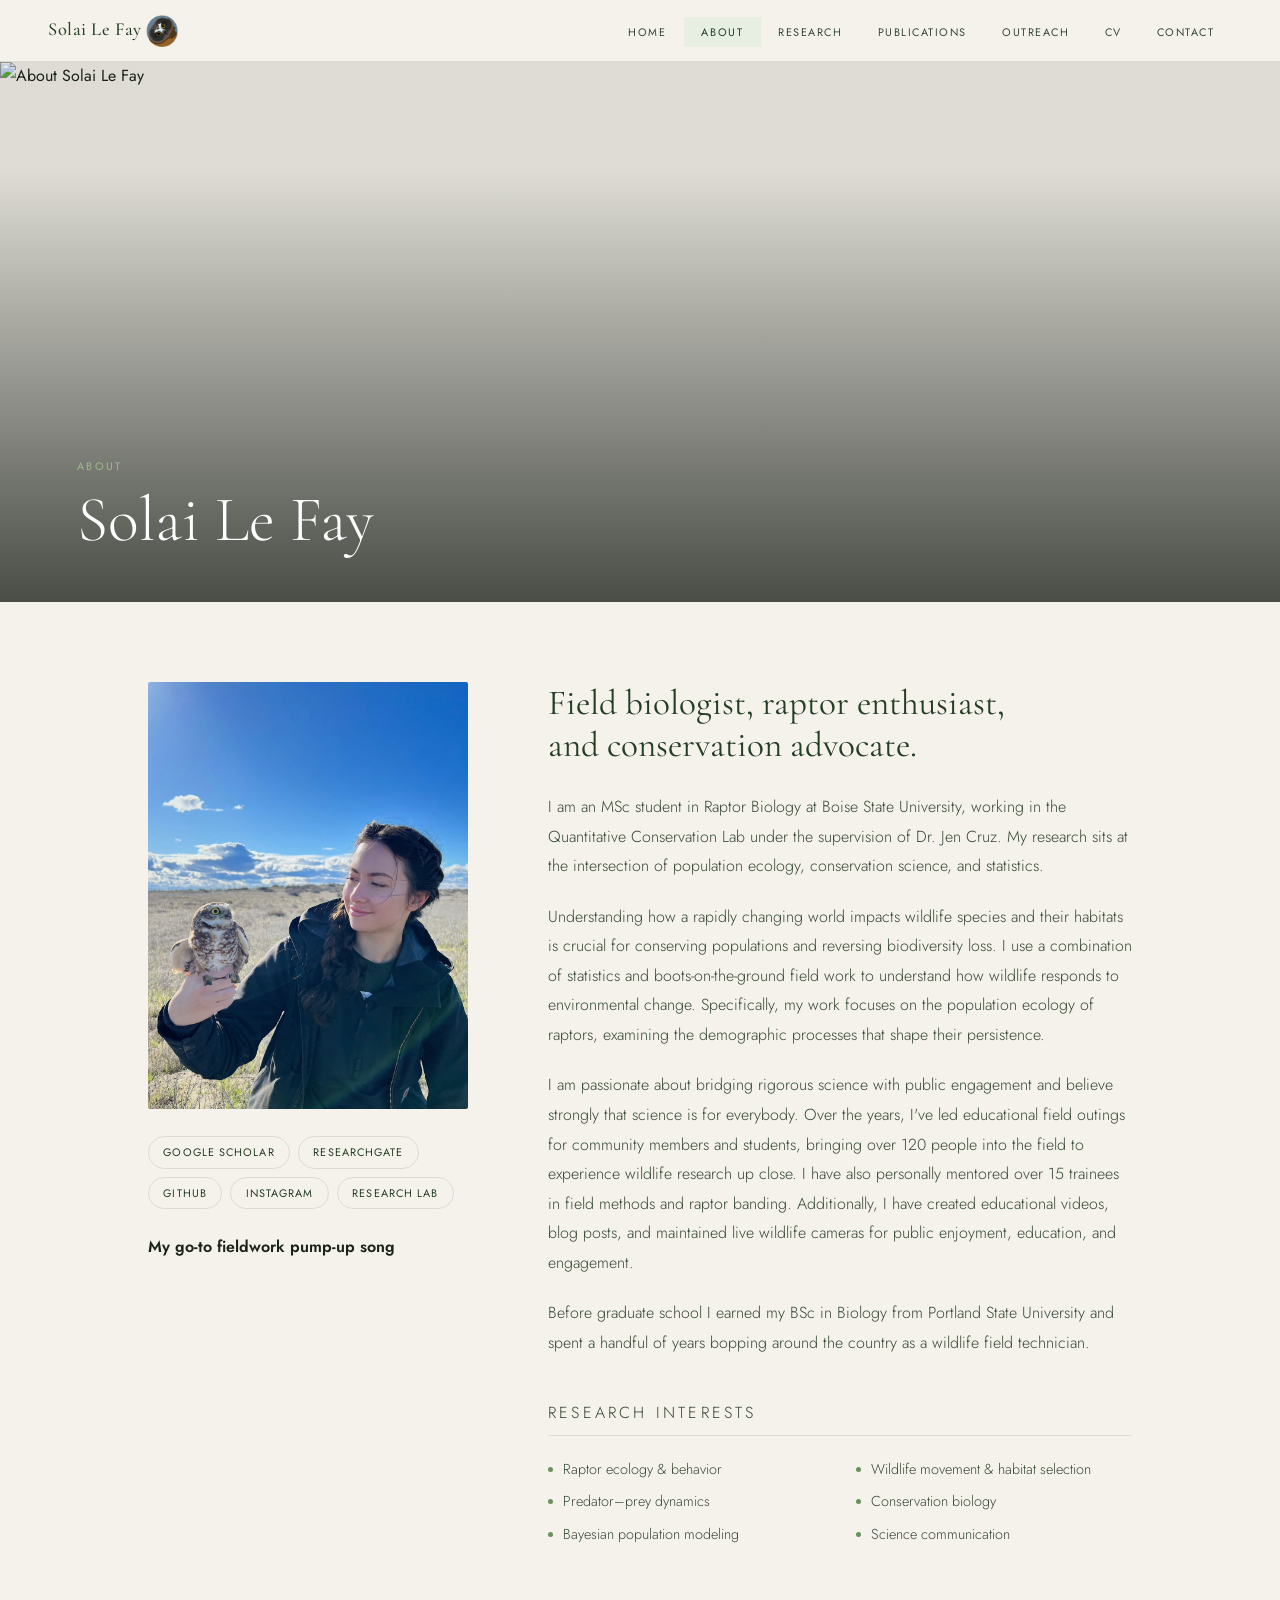
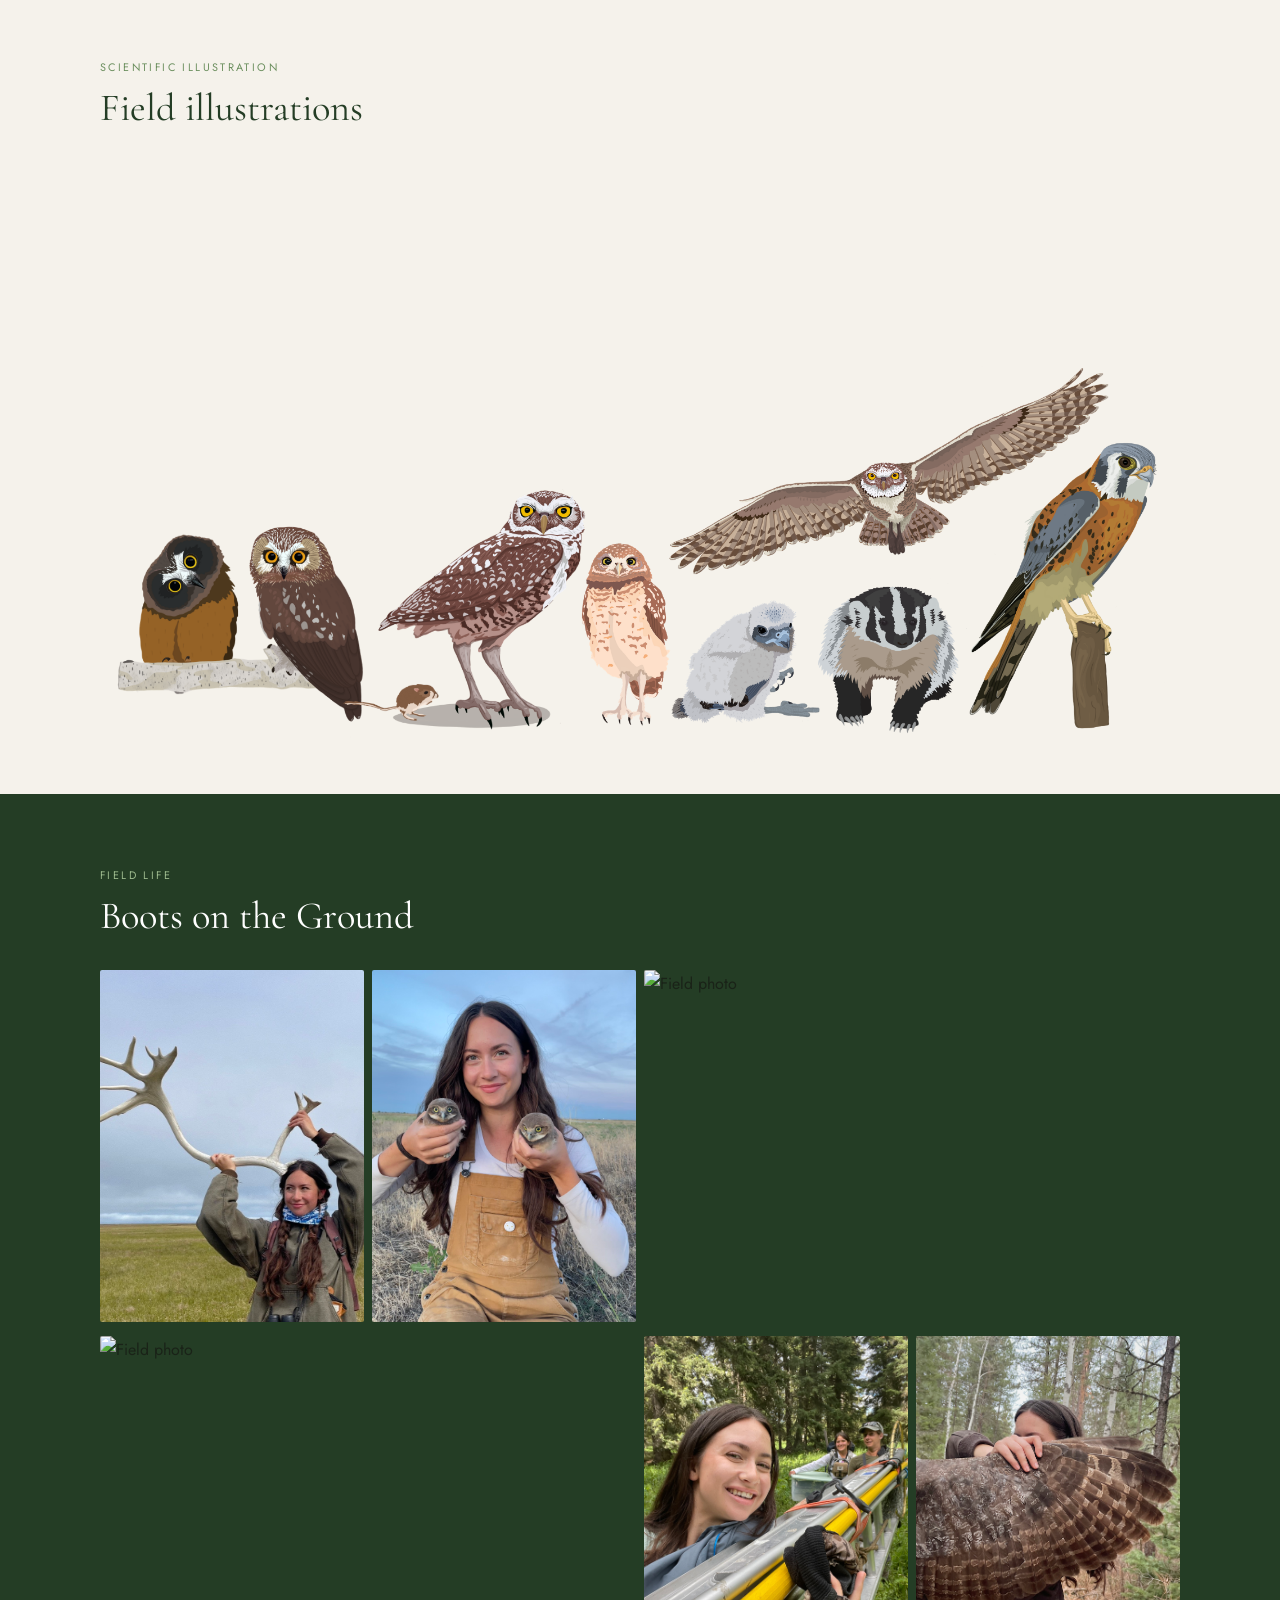
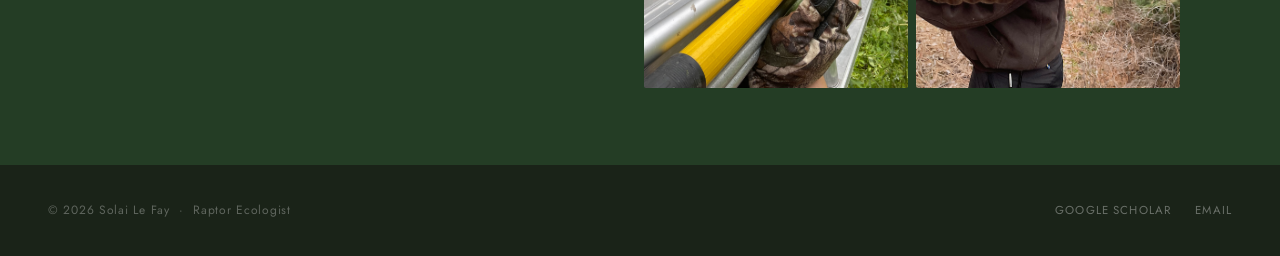
==== about.html @ c717aadd "Update about.html" ====
<!DOCTYPE html>
<html lang="en">
<head>
  <meta charset="UTF-8"/>
  <meta name="viewport" content="width=device-width, initial-scale=1.0"/>
  <title>About | Solai Le Fay</title>
  <link rel="stylesheet" href="style.css"/>
  <link rel="icon" type="image/png" href="favicon.png"/>
</head>
<body>
<script src="nav.js"></script>
<div class="page-wrap">

  <!-- BANNER — replace placeholder div with: <img src="about-banner.jpg" class="page-banner-img" alt=""/> -->
<div class="page-banner" style="height:60vh; min-height:340px;">
  <!-- Replace gradient placeholder with your photo -->
  <div class="page-banner-ph">
    <img src="images/about/about8.jpeg" alt="About Solai Le Fay" class="page-banner-img" style="object-position: center 60%;"/>
  </div>
  <div class="page-banner-scrim"></div>
  <div class="page-banner-content">
    <p class="label label-light">About</p>
    <h1 class="page-banner-title">Solai Le Fay</h1>
  </div>
</div>
  
  <div class="about-layout">

    <!-- SIDEBAR: portrait + social links -->
    <div class="about-photo-wrap">
        <img src="images/about/about3.jpg" alt="Solai Le Fay" class="about-photo"/>
      <div class="social-row">
        <a href="#" class="social-chip">Google Scholar</a>
        <a href="#" class="social-chip">ResearchGate</a>
        <a href="#" class="social-chip">GitHub</a>
        <a href="#" class="social-chip">Instagram</a>
        <a href="#" class="social-chip">Research Lab</a>
      </div>
      
<!-- Spotify Embed in Sidebar -->
<div class="spotify-embed" style="margin-top: 1.5rem;">
  <p style="font-weight: 600; margin-bottom: 0.5rem;">My go-to fieldwork pump-up song</p>
  <iframe 
    src="https://open.spotify.com/embed/track/3MXQyrtpSbucjnO7wAiLSI?utm_source=generator" 
    width="100%" 
    height="80" 
    frameborder="0" 
    allow="clipboard-write; encrypted-media; fullscreen; picture-in-picture" 
    allowfullscreen 
    style="border-radius:12px;">
  </iframe>
</div>
    </div>

    <!-- BIO TEXT -->
    <div class="about-text">
      <h2>Field biologist, raptor enthusiast,<br>and conservation advocate.</h2>
      <p>I am an MSc student in Raptor Biology at Boise State University, working in the Quantitative Conservation Lab under the supervision of Dr. Jen Cruz. 
        My research sits at the intersection of population ecology, conservation science, and statistics.</p>
      <p>Understanding how a rapidly changing world impacts wildlife species and their habitats is crucial for conserving populations and reversing biodiversity loss. 
        I use a combination of statistics and boots-on-the-ground field work to understand how wildlife responds to environmental change. 
        Specifically, my work focuses on the population ecology of raptors, examining the demographic processes that shape their persistence.</p>
      <p>I am passionate about bridging rigorous science with public engagement and believe strongly that science is for everybody. Over the years, I've led educational field outings for community members and students, 
        bringing over 120 people into the field to experience wildlife research up close. I have also personally mentored over 15 trainees in field methods
        and raptor banding. Additionally, I have created educational videos, blog posts, and maintained live wildlife cameras
      for public enjoyment, education, and engagement.</p>
      <p>Before graduate school I earned my BSc in Biology from Portland State University and spent a handful of years bopping around the country as a wildlife field technician.</p>

      <p class="interests-head">Research interests</p>
      <div class="interests-grid">
        <span class="interest">Raptor ecology &amp; behavior</span>
        <span class="interest">Wildlife movement &amp; habitat selection</span>
        <span class="interest">Predator–prey dynamics</span>
        <span class="interest">Conservation biology</span>
        <span class="interest">Bayesian population modeling</span>
        <span class="interest">Science communication</span>
      </div>
    </div>

  </div>

<!-- ILLUSTRATIONS -->
<div class="out-section" style="background:var(--cream); padding-top:2rem; padding-bottom:2rem;">
  <div class="out-inner">
    <p class="label">Scientific Illustration</p>
    <h2 class="h2" style="margin-bottom:1.5rem;">Field illustrations</h2>
    <img src="images/outreach/illustrations.png" alt="Scientific illustrations" style="width:100%; height:auto; display:block;"/>
  </div>
</div>
  

  <!-- FIELD PHOTO STRIP -->
  <div class="field-strip">
    <div class="field-strip-inner">
      <div class="field-strip-head">
        <p class="label label-light">Field Life</p>
        <h2 class="h2" style="color:#fff;">Boots on the Ground</h2>
      </div>
      <div class="field-grid">

         <!-- Row 1: 2 normal + 1 wide -->
        <div class="fp">
  <img src="images/about/about4.jpg" alt="Field photo" style="object-position:30% center;">
</div>
        
        <div class="fp">
  <img src="images/about/about11.jpeg" alt="Field photo">
</div>

       <div class="fp wide" >
        <img src="images/about/about17.JPG" alt="Field photo">
      </div>

         <!-- Row 2: 1 wide + 2 normal -->
        
               <div class="fp wide">
        <img src="images/about/about1.JPG" alt="Field photo">
      </div>
        
        <div class="fp">
  <img src="images/about/about9.JPG" alt="Field photo">
</div>
        
        <div class="fp">
  <img src="images/about/about18.jpg" alt="Field photo">
</div>

        
      </div>
    </div>
  </div>

</div><!-- end page-wrap -->
<footer>
  <p>© 2026 Solai Le Fay &nbsp;·&nbsp; Raptor Ecologist</p>
  <nav><a href="#">Google Scholar</a><a href="mailto:solailefay@u.boisestate.edu">Email</a></nav>
</footer>
</body>
</html>
---- style.css ----
@import url('https://fonts.googleapis.com/css2?family=Cormorant+Garamond:ital,wght@0,300;0,400;0,500;0,600;1,300;1,400;1,500&family=Jost:wght@300;400;500&display=swap');

:root {
  --forest: #243d25;
  --moss:   #3a5c3b;
  --sage:   #6b8f5e;
  --fern:   #9dba8e;
  --mist:   #e6efe2;
  --cream:  #f5f2eb;
  --warm:   #f0ece2;
  --ink:    #1a2318;
  --ink2:   #374835;
  --earth:  #7a6250;
  --rule:   rgba(60,90,60,0.14);
  --gold:   #c4a882;
  --nav-h:  62px;
  --lightblue: #a8b0c0;
  --dustyblue: #5a7080;
}

*, *::before, *::after { box-sizing: border-box; margin: 0; padding: 0; }
html { scroll-behavior: smooth; font-size: 16px; }

body {
  font-family: 'Jost', sans-serif;
  background: var(--cream);
  color: var(--ink);
  line-height: 1.7;
}

/* ── BUTTONS ── */
.btn {
  display: inline-flex; align-items: center; gap: 0.5rem;
  font-family: 'Jost', sans-serif;
  font-size: 0.72rem; letter-spacing: 0.14em; text-transform: uppercase;
  font-weight: 400; text-decoration: none; cursor: pointer;
  border: none; transition: all 0.22s;
}
.btn-solid { background: var(--dustyblue); color: #fff; padding: 0.82rem 2rem; border-radius: 1px; }
.btn-solid:hover { background: #8fa3b0; }
.btn-ghost { background: transparent; color: #fff; padding: 0.8rem 1.8rem; border-radius: 1px; border: 1px solid rgba(255,255,255,0.45); }
.btn-ghost:hover { background: rgba(255,255,255,0.1); border-color: rgba(255,255,255,0.7); }
.btn-outline { background: transparent; color: var(--forest); padding: 0.75rem 1.6rem; border-radius: 1px; border: 1px solid var(--moss); }
.btn-outline:hover { background: var(--mist); }

/* ── PHOTO PLACEHOLDER ── */
.ph {
  background: var(--mist);
  display: flex; flex-direction: column;
  align-items: center; justify-content: center;
  gap: 0.7rem; color: var(--sage);
  font-size: 0.68rem; letter-spacing: 0.12em; text-transform: uppercase;
}
.ph svg { opacity: 0.35; }
.phico { display: block; opacity: 0.3; }

/* ── SECTION CHROME ── */
.label { font-size: 0.68rem; letter-spacing: 0.22em; text-transform: uppercase; color: var(--sage); margin-bottom: 0.6rem; }
.label-light { color: var(--fern); }
.h2 { font-family: 'Cormorant Garamond', serif; font-size: clamp(1.9rem,3vw,2.8rem); font-weight: 400; color: var(--forest); line-height: 1.15; }

/* ── NAV ── */
nav {
  position: fixed; top: 0; left: 0; right: 0; z-index: 200;
  background: rgba(245,242,235,0.96);
  backdrop-filter: blur(12px);
  border-bottom: 1px solid var(--rule);
  height: var(--nav-h);
  display: flex; align-items: center;
  justify-content: space-between;
  padding: 0 3rem;
}
.nav-name {
  font-family: 'Cormorant Garamond', serif;
  font-size: 1.15rem; font-weight: 500;
  color: var(--forest); text-decoration: none;
  letter-spacing: 0.03em;
}
.nav-links { display: flex; gap: 0; list-style: none; }
.nav-links a {
  font-size: 0.68rem; letter-spacing: 0.14em; text-transform: uppercase;
  color: var(--ink2); text-decoration: none;
  padding: 0.45rem 1.1rem; border-radius: 1px;
  transition: color 0.18s, background 0.18s; font-weight: 400;
}
.nav-links a:hover, .nav-links a.active { color: var(--forest); background: var(--mist); }

/* hamburger for mobile */
.nav-hamburger { display: none; flex-direction: column; gap: 5px; cursor: pointer; padding: 4px; background: none; border: none; }
.nav-hamburger span { display: block; width: 22px; height: 1.5px; background: var(--ink); }

@media (max-width: 820px) {
  nav { padding: 0 1.5rem; }
  .nav-hamburger { display: flex; }
  .nav-links { display: none; position: fixed; top: var(--nav-h); left: 0; right: 0; background: var(--cream); border-bottom: 1px solid var(--rule); flex-direction: column; padding: 1rem 1.5rem 1.5rem; }
  .nav-links.open { display: flex; }
  .nav-links a { padding: 0.75rem 0.5rem; font-size: 0.85rem; }
}

/* ── PAGE WRAP ── */
.page-wrap { padding-top: var(--nav-h); min-height: 100vh; }

/* ── PAGE BANNER (shared across all inner pages) ── */
.page-banner { position: relative; overflow: hidden; display: flex; align-items: flex-end; }
.page-banner-ph { position: absolute; inset: 0; width: 100%; height: 100%; }
.page-banner-img { position: absolute; inset: 0; width: 100%; height: 100%; object-fit: cover; object-position: center 35%; }
.page-banner-scrim { position: absolute; inset: 0; background: linear-gradient(to bottom, rgba(15,22,15,0.1) 20%, rgba(15,22,15,0.75) 100%); }
.page-banner-content { position: relative; z-index: 2; padding: 3rem 6vw; }
.page-banner-content .label { color: var(--fern); }
.page-banner-title { font-family: 'Cormorant Garamond', serif; font-size: clamp(2.4rem,5vw,4rem); font-weight: 300; color: #fff; line-height: 1.08; }

/* ── FOOTER ── */
footer {
  background: var(--ink);
  padding: 2.2rem 3rem;
  display: flex; align-items: center; justify-content: space-between;
  flex-wrap: wrap; gap: 1rem;
}
footer p { font-size: 0.75rem; color: rgba(255,255,255,0.3); letter-spacing: 0.06em; }
footer nav { display: flex; gap: 1.5rem; position: static; height: auto; background: none; border: none; backdrop-filter: none; padding: 0; }
footer nav a { font-size: 0.72rem; color: rgba(255,255,255,0.35); text-decoration: none; letter-spacing: 0.1em; text-transform: uppercase; transition: color 0.2s; }
footer nav a:hover { color: var(--fern); }

/* ══════════════════════════════
   HOME
══════════════════════════════ */
.hero { position: relative; width: 100%; height: calc(100vh - var(--nav-h)); min-height: 580px; overflow: hidden; display: flex; align-items: flex-end; }
.hero-bg { position: absolute; inset: 0; width: 100%; height: 100%; object-fit: cover; }
.hero-ph { position: absolute; inset: 0; width: 100%; height: 100%; }
.hero-scrim { position: absolute; inset: 0; background: linear-gradient(to bottom, rgba(15,22,15,0.05) 0%, rgba(15,22,15,0.12) 45%, rgba(15,22,15,0.72) 78%, rgba(15,22,15,0.88) 100%); }
.hero-content { position: relative; z-index: 2; padding: 0 6vw 7vh; max-width: 860px; animation: fadeUp 1s 0.2s both; }
.hero-eyebrow { font-size: 0.7rem; letter-spacing: 0.24em; text-transform: uppercase; color: var(--fern); margin-bottom: 1.1rem; font-weight: 400; }
.hero-name { font-family: 'Cormorant Garamond', serif; font-size: clamp(3.8rem,9vw,7.5rem); font-weight: 300; color: #fff; line-height: 0.98; margin-bottom: 1.4rem; }
.hero-name em { font-style: normal; color: var(--lightblue); }
.hero-tagline { font-size: clamp(0.9rem,1.8vw,1.08rem); color: rgba(255,255,255,0.72); font-weight: 300; max-width: 50ch; margin-bottom: 0.8rem; line-height: 1.8; }
.hero-affil { font-size: 0.78rem; color: rgba(255,255,255,0.42); letter-spacing: 0.06em; margin-bottom: 2.8rem; }
.hero-cta { display: flex; gap: 1rem; flex-wrap: wrap; align-items: center; }
.hero-page-links { display: flex; gap: 0.6rem; flex-wrap: wrap; margin-top: 2rem; }
.hero-page-link { display: inline-flex; align-items: center; gap: 0.45rem; font-family: 'Jost', sans-serif; font-size: 0.68rem; letter-spacing: 0.14em; text-transform: uppercase; color: rgba(255,255,255,0.6); padding: 0.45rem 1rem; border: 1px solid rgba(255,255,255,0.2); border-radius: 40px; text-decoration: none; transition: all 0.2s; font-weight: 400; cursor: pointer; background: rgba(255,255,255,0.05); }
.hero-page-link:hover { color: #fff; border-color: rgba(255,255,255,0.5); background: rgba(255,255,255,0.1); }
.hero-page-link svg { opacity: 0.6; }
.scroll-hint { position: absolute; bottom: 2.4rem; right: 5vw; z-index: 2; display: flex; flex-direction: column; align-items: center; gap: 8px; opacity: 0.5; }
.scroll-hint span { font-size: 0.62rem; letter-spacing: 0.2em; text-transform: uppercase; color: #fff; }
.scroll-line { width: 1px; height: 36px; background: linear-gradient(to bottom, rgba(255,255,255,0.6), transparent); }

.home-photos { background: var(--warm); padding: 5rem 3rem; }
.home-photos-inner { max-width: 1080px; margin: 0 auto; }
.home-photos-head { display: flex; align-items: flex-end; justify-content: space-between; margin-bottom: 2rem; flex-wrap: wrap; gap: 1rem; }
.photo-grid-large {
  display: grid;
  grid-template-columns: 2fr 1fr 1fr;
  grid-template-rows: 220px 220px 160px;
  gap: 3px;
}
.pg-focal {
  grid-column: 1;
  grid-row: 1 / 3;
  overflow: hidden;
}
.pg-top-mid {
  grid-column: 2;
  grid-row: 1;
  overflow: hidden;
}
.pg-top-right {
  grid-column: 3;
  grid-row: 1;
  overflow: hidden;
}
.pg-mid-mid {
  grid-column: 2;
  grid-row: 2;
  overflow: hidden;
}
.pg-mid-right {
  grid-column: 3;
  grid-row: 2;
  overflow: hidden;
}
.pg-bot-left {
  grid-column: 1;
  grid-row: 3;
  overflow: hidden;
}
.pg-bot-mid {
  grid-column: 2;
  grid-row: 3;
  overflow: hidden;
}
.pg-bot-right {
  grid-column: 3;
  grid-row: 3;
  overflow: hidden;
}
.photo-grid-large > div img {
  width: 100%; height: 100%;
  object-fit: cover;
  display: block;
  transition: transform 0.45s cubic-bezier(0.25,0.46,0.45,0.94);
}
.photo-grid-large > div:hover img {
  transform: scale(1.06);
}

@media (max-width: 900px) {
  .photo-grid-large {
    grid-template-columns: 1fr 1fr;
    grid-template-rows: auto;
    gap: 3px;
  }
  .pg-focal,
  .pg-top-mid,
  .pg-top-right,
  .pg-mid-mid,
  .pg-mid-right,
  .pg-bot-left,
  .pg-bot-mid,
  .pg-bot-right {
    grid-column: span 1;
    grid-row: span 1;
  }
  .photo-grid-large > div {
    aspect-ratio: 4/3;
  }
}

@keyframes fadeUp { from { opacity: 0; transform: translateY(18px); } to { opacity: 1; transform: translateY(0); } }

/* ══════════════════════════════
   ABOUT
══════════════════════════════ */
.about-layout { display: grid; grid-template-columns: 320px 1fr; gap: 5rem; max-width: 1080px; margin: 0 auto; padding: 5rem 3rem; }
.about-photo-wrap { position: sticky; top: calc(var(--nav-h) + 2rem); align-self: start; }
.about-photo { width: 100%; aspect-ratio: 3/4; object-fit: cover; border-radius: 2px; }
.about-photo-ph { width: 100%; aspect-ratio: 3/4; border-radius: 2px; }
.social-row { display: flex; flex-wrap: wrap; gap: 0.5rem; margin-top: 1.2rem; }
.social-chip { font-size: 0.68rem; letter-spacing: 0.1em; text-transform: uppercase; color: var(--forest); border: 1px solid var(--rule); padding: 0.38rem 0.9rem; border-radius: 40px; text-decoration: none; transition: all 0.18s; font-weight: 400; }
.social-chip:hover { background: var(--mist); border-color: var(--sage); }
.about-text h2 { font-family: 'Cormorant Garamond', serif; font-size: clamp(1.7rem,2.8vw,2.2rem); font-weight: 400; color: var(--forest); line-height: 1.2; margin-bottom: 1.6rem; }
.about-text p { font-weight: 300; color: var(--ink2); margin-bottom: 1.3rem; line-height: 1.85; font-size: 1rem; }
.interests-head { font-size: 0.68rem; letter-spacing: 0.2em; text-transform: uppercase; color: var(--sage); margin: 2.5rem 0 1.1rem; padding-bottom: 0.5rem; border-bottom: 1px solid var(--rule); }
.interests-grid { display: grid; grid-template-columns: 1fr 1fr; gap: 0.5rem 2rem; }
.interest { font-size: 0.9rem; color: var(--ink2); font-weight: 300; display: flex; align-items: center; gap: 0.6rem; }
.interest::before { content: ''; width: 5px; height: 5px; border-radius: 50%; background: var(--sage); flex-shrink: 0; }
.field-strip { background: var(--forest); padding: 4.5rem 3rem; }
.field-strip-inner { max-width: 1080px; margin: 0 auto; }
.field-strip-head { margin-bottom: 2rem; }
.field-strip-head .label { color: var(--fern); }
.field-strip-head .h2 { color: #fff; }
.field-grid { display: grid; grid-template-columns: repeat(4,1fr); gap: 8px;}
.field-grid .fp {aspect-ratio: 3/4; border-radius: 2px; overflow: hidden; }
.field-grid .fp .ph,
.field-grid .fp img { width: 100%; height: 100%; object-fit: cover; }
.field-grid .fp .ph { background: rgba(255,255,255,0.06); color: var(--fern); }
.field-grid .fp.wide {
  grid-column: span 2; aspect-ratio: 6/4;}


/* ══════════════════════════════
   RESEARCH
══════════════════════════════ */
.research-wrap { max-width: 1080px; margin: 0 auto; padding: 5rem 3rem; }
.research-intro { font-size: 1rem; color: var(--ink2); font-weight: 300; max-width: 62ch; margin: 0 auto 4rem; line-height: 1.85; text-align: center; }
.proj-title { font-family: 'Cormorant Garamond', serif; font-size: 2.2rem; font-weight: 500; color: var(--forest); line-height: 1.2; margin-bottom: 1rem; }
.main-project { display: grid; grid-template-columns: 1fr 1fr; border: 1px solid var(--rule); border-radius: 2px; overflow: hidden; margin-bottom: 4.5rem; box-shadow: 0 2px 24px rgba(36,61,37,0.06); }
.main-project-photo { aspect-ratio: auto; overflow: hidden; }
.main-project-photo .ph,
.main-project-photo img { width: 100%; height: 100%; object-fit: cover; min-height: 360px; }
.main-project-body { padding: 3.5rem; background: #fff; display: flex; flex-direction: column; justify-content: center; }
.proj-tag { font-size: 0.67rem; letter-spacing: 0.16em; text-transform: uppercase; color: var(--sage); margin-bottom: 0.9rem; }
.proj-desc { font-size: 0.95rem; color: var(--ink2); font-weight: 300; line-height: 1.82; margin-bottom: 1.5rem; }
.tags { display: flex; flex-wrap: wrap; gap: 0.4rem; margin-bottom: 1.8rem; }
.tag { font-size: 0.68rem; letter-spacing: 0.06em; background: var(--mist); color: var(--forest); padding: 0.28rem 0.75rem; border-radius: 40px; }
.small-projects-label { font-size: 0.68rem; letter-spacing: 0.2em; text-transform: uppercase; color: var(--sage); margin-bottom: 1.4rem; }
.small-grid { display: grid; grid-template-columns: repeat(3,1fr); gap: 1.4rem; margin-bottom: 4rem; }
.small-card { border: 1px solid var(--rule); border-radius: 2px; overflow: hidden; background: #fff; transition: box-shadow 0.22s, transform 0.22s; }
.small-card:hover { box-shadow: 0 8px 32px rgba(36,61,37,0.1); transform: translateY(-2px); }
.small-card-photo { aspect-ratio: 16/9; overflow: hidden; }
.small-card-photo .ph,
.small-card-photo img { width: 100%; height: 100%; object-fit: cover; }
.small-card-body { padding: 1.5rem; }
.methods-bar { background: var(--forest); padding: 4.5rem 3rem; }
.methods-inner { max-width: 1080px; margin: 0 auto; }
.methods-bar .label { color: var(--fern); }
.methods-bar .h2 { color: #fff; margin-bottom: 2.5rem; }
.methods-grid { display: grid; grid-template-columns: repeat(3,1fr); gap: 2rem; }
.method-col { border-left: 1px solid rgba(157,186,142,0.35); padding-left: 1.4rem; }
.method-col h4 { font-family: 'Cormorant Garamond', serif; font-size: 1.1rem; color: #fff; margin-bottom: 0.6rem; font-weight: 500; }
.method-col p { font-size: 0.82rem; color: rgba(157,186,142,0.65); font-weight: 300; line-height: 1.7; }

/* ══════════════════════════════
   PUBLICATIONS
══════════════════════════════ */
.pubs-wrap { max-width: 820px; margin: 0 auto; padding: 5rem 3rem; }
.pub-section-head { font-family: 'Cormorant Garamond', serif; font-size: 1.7rem; font-style: italic; font-weight: 300; color: var(--forest); padding-bottom: 0.8rem; border-bottom: 1px solid var(--rule); margin-bottom: 0; }
.pub-entry { padding: 1.6rem 0; border-bottom: 1px solid var(--rule); }
.pub-title { font-family: 'Cormorant Garamond', serif; font-size: 1.05rem; font-style: italic; font-weight: 400; color: var(--ink); line-height: 1.45; margin-bottom: 0.3rem; }
.pub-authors { font-size: 0.85rem; color: var(--ink2); font-weight: 300; margin-bottom: 0.2rem; }
.pub-authors strong { font-weight: 500; color: var(--forest); }
.pub-venue { font-size: 0.82rem; color: var(--earth); }
.pub-links { display: flex; gap: 1.2rem; margin-top: 0.6rem; }
.pub-link { font-size: 0.7rem; letter-spacing: 0.1em; text-transform: uppercase; color: var(--sage); text-decoration: none; border-bottom: 1px solid rgba(107,143,94,0.3); transition: color 0.18s, border-color 0.18s; padding-bottom: 1px; }
.pub-link:hover { color: var(--forest); border-color: var(--sage); }

/* ══════════════════════════════
   OUTREACH
══════════════════════════════ */
.impact-band { background: var(--forest); padding: 4rem 3rem; }
.impact-band-inner { max-width: 1080px; margin: 0 auto; }
.impact-row { display: grid; gap: 0; }
.impact-col { padding: 1.5rem 2rem; border-left: 1px solid rgba(157,186,142,0.2); text-align: center; }
.impact-col:first-child { border-left: none; }
.impact-num { font-family: 'Cormorant Garamond', serif; font-size: 3rem; color: var(--fern); font-style: italic; line-height: 1; margin-bottom: 0.4rem; }
.impact-lbl { font-size: 0.75rem; color: rgba(157,186,142,0.6); letter-spacing: 0.06em; line-height: 1.5; }
.out-section { padding: 5rem 3rem; }
.out-inner { max-width: 1080px; margin: 0 auto; }
.news-grid { display: grid; grid-template-columns: repeat(3,1fr); gap: 1.4rem; }
.news-card { border: 1px solid var(--rule); border-radius: 2px; overflow: hidden; background: #fff; display: flex; flex-direction: column; transition: box-shadow 0.22s, transform 0.22s; }
.news-card:hover { box-shadow: 0 8px 28px rgba(36,61,37,0.1); transform: translateY(-2px); }
.news-photo { aspect-ratio: 16/9; overflow: hidden; }
.news-photo .ph,
.news-photo img { width: 100%; height: 100%; object-fit: cover; }
.news-body { padding: 1.4rem 1.5rem; flex: 1; display: flex; flex-direction: column; }
.news-outlet { font-size: 0.67rem; letter-spacing: 0.15em; text-transform: uppercase; color: var(--sage); margin-bottom: 0.5rem; }
.news-headline { font-family: 'Cormorant Garamond', serif; font-size: 1.1rem; color: var(--forest); line-height: 1.35; flex: 1; margin-bottom: 0.6rem; }
.news-date { font-size: 0.78rem; color: var(--earth); }
.news-link { display: inline-block; margin-top: 0.9rem; font-size: 0.68rem; letter-spacing: 0.1em; text-transform: uppercase; color: var(--sage); text-decoration: none; border-bottom: 1px solid rgba(107,143,94,0.3); padding-bottom: 1px; }
.news-link:hover { color: var(--forest); }
.outing-layout { display: grid; grid-template-columns: 1fr 1fr; gap: 5rem; align-items: start; }
.outing-text h3 { font-family: 'Cormorant Garamond', serif; font-size: 1.7rem; color: var(--forest); margin-bottom: 1rem; line-height: 1.25; font-weight: 400; }
.outing-text p { font-size: 0.96rem; color: var(--ink2); font-weight: 300; line-height: 1.85; margin-bottom: 1.1rem; }
.outing-list { list-style: none; }
.outing-item { display: flex; gap: 1.2rem; padding: 1.2rem 0; border-bottom: 1px solid var(--rule); align-items: flex-start; }
.outing-item:last-child { border-bottom: none; }
.outing-icon { width: 38px; height: 38px; border-radius: 50%; background: var(--mist); display: flex; align-items: center; justify-content: center; flex-shrink: 0; color: var(--sage); }
.outing-body h4 { font-family: 'Cormorant Garamond', serif; font-size: 1rem; color: var(--forest); margin-bottom: 0.2rem; font-weight: 500; }
.outing-body p { font-size: 0.84rem; color: var(--ink2); font-weight: 300; }
.mosaic { display: grid; grid-template-columns: repeat(3,1fr); gap: 8px; }
.mosaic .m1 { grid-column: span 2; }
.mosaic .m4 { grid-column: span 2; }
.mosaic .mp { overflow: hidden; border-radius: 2px; cursor: pointer; }
.mosaic .mp .ph,
.mosaic .mp img { width: 100%; height: 100%; object-fit: cover; transition: transform 0.45s cubic-bezier(0.25,0.46,0.45,0.94); }
.mosaic .mp:hover img,
.mosaic .mp:hover .ph { transform: scale(1.06); }

/* ══════════════════════════════
   CV
══════════════════════════════ */
.cv-layout { display: grid; grid-template-columns: 220px 1fr; gap: 5rem; max-width: 1000px; margin: 0 auto; padding: 5rem 3rem; }
.cv-aside { position: sticky; top: calc(var(--nav-h) + 2rem); align-self: start; }
.cv-contact p { font-size: 0.85rem; color: var(--ink2); font-weight: 300; line-height: 1.75; margin-bottom: 0.3rem; }
.cv-contact a { color: var(--forest); text-decoration: none; }
.cv-aside-head { font-size: 0.67rem; letter-spacing: 0.18em; text-transform: uppercase; color: var(--sage); margin: 2rem 0 0.8rem; padding-bottom: 0.4rem; border-bottom: 1px solid var(--rule); }
.cv-skill { font-size: 0.84rem; color: var(--ink2); font-weight: 300; margin-bottom: 0.32rem; display: flex; align-items: center; gap: 0.5rem; }
.cv-skill::before { content: ''; width: 4px; height: 4px; border-radius: 50%; background: var(--sage); flex-shrink: 0; }
.cv-section { margin-bottom: 3rem; }
.cv-head { font-size: 0.67rem; letter-spacing: 0.18em; text-transform: uppercase; color: var(--sage); margin-bottom: 1.2rem; padding-bottom: 0.5rem; border-bottom: 1px solid var(--rule); }
.cv-entry { display: grid; grid-template-columns: 5.5rem 1fr; gap: 1rem; margin-bottom: 1.6rem; }
.cv-date { font-size: 0.78rem; color: var(--earth); padding-top: 0.1rem; line-height: 1.5; }
.cv-body h3 { font-family: 'Cormorant Garamond', serif; font-size: 1.05rem; color: var(--forest); font-weight: 500; margin-bottom: 0.15rem; line-height: 1.3; }
.cv-body .inst { font-size: 0.83rem; color: var(--earth); margin-bottom: 0.2rem; }
.cv-body .detail { font-size: 0.86rem; color: var(--ink2); font-weight: 300; line-height: 1.7; }

/* ══════════════════════════════
   CONTACT
══════════════════════════════ */
.contact-layout { display: grid; grid-template-columns: 1fr 1fr; gap: 5.5rem; max-width: 1000px; margin: 0 auto; padding: 5rem 3rem; align-items: start; }
.contact-text h2 { font-family: 'Cormorant Garamond', serif; font-size: 1.9rem; color: var(--forest); margin-bottom: 1.2rem; font-weight: 400; line-height: 1.2; }
.contact-text p { font-size: 0.96rem; color: var(--ink2); font-weight: 300; line-height: 1.85; margin-bottom: 1rem; }
.contact-deets { list-style: none; margin-top: 2.5rem; }
.contact-row { display: grid; grid-template-columns: 5rem 1fr; gap: 1rem; padding: 0.9rem 0; border-bottom: 1px solid var(--rule); align-items: start; }
.contact-lbl { font-size: 0.67rem; letter-spacing: 0.15em; text-transform: uppercase; color: var(--sage); padding-top: 0.1rem; }
.contact-val { font-size: 0.9rem; color: var(--ink2); font-weight: 300; }
.contact-val a { color: var(--forest); text-decoration: none; }

/* ══════════════════════════════
   MOBILE RESPONSIVE
══════════════════════════════ */
@media (max-width: 900px) {
  .about-layout { grid-template-columns: 1fr; gap: 2.5rem; padding: 3rem 1.5rem; }
  .about-photo-wrap { position: static; }
  .about-photo, .about-photo-ph { aspect-ratio: 4/3; max-height: 320px; }
  .main-project { grid-template-columns: 1fr; }
  .small-grid { grid-template-columns: 1fr; }
  .methods-grid { grid-template-columns: 1fr 1fr; }
  .contact-layout { grid-template-columns: 1fr; gap: 3rem; padding: 3rem 1.5rem; }
  .cv-layout { grid-template-columns: 1fr; gap: 2rem; padding: 3rem 1.5rem; }
  .cv-aside { position: static; }
  .photo-grid { grid-template-columns: 1fr 1fr; grid-template-rows: auto; }
  .photo-grid .g:first-child { grid-row: span 1; }
  .field-row { grid-template-columns: 1fr 1fr; }
  .outing-layout { grid-template-columns: 1fr; gap: 2rem; }
  .news-grid { grid-template-columns: 1fr; }
  .impact-row { grid-template-columns: 1fr 1fr; }
  .out-section { padding: 3rem 1.5rem; }
  .mosaic { grid-template-columns: 1fr 1fr; }
  .mosaic .m1, .mosaic .m4 { grid-column: span 1; }
}
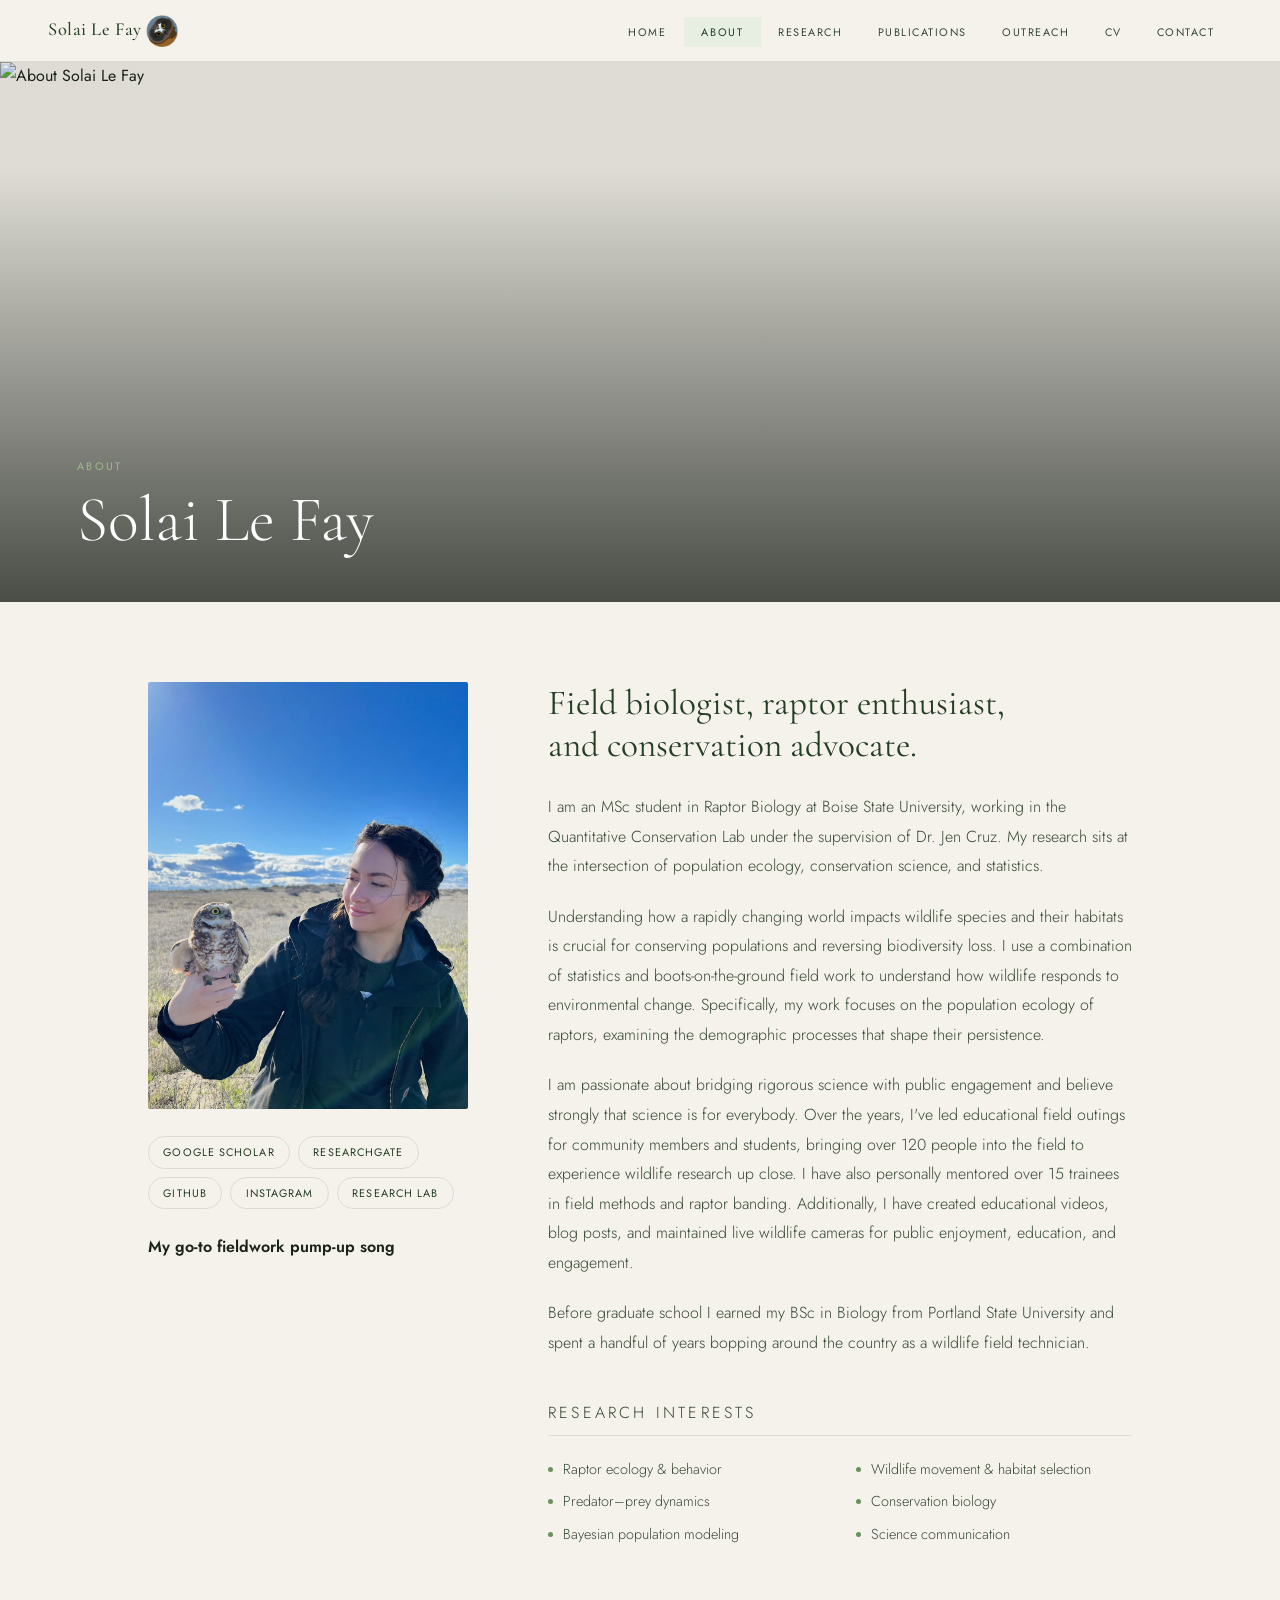
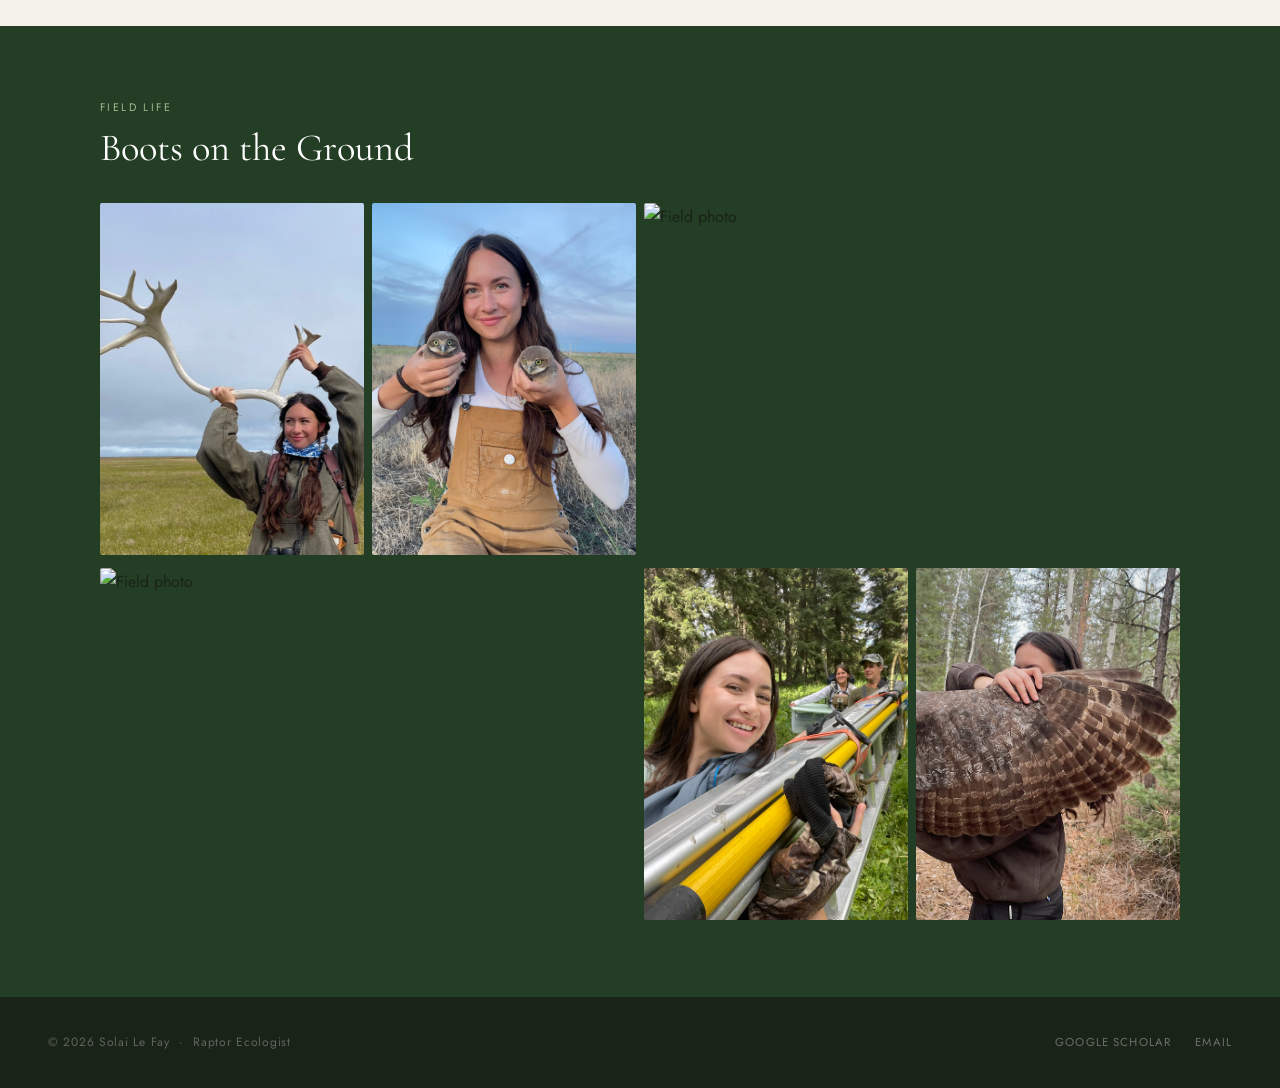
==== commit c7d07abb: "Update about.html" ====
--- a/about.html
+++ b/about.html
@@ -15,7 +15,7 @@
 <div class="page-banner" style="height:60vh; min-height:340px;">
   <!-- Replace gradient placeholder with your photo -->
   <div class="page-banner-ph">
-    <img src="images/about/about8.jpeg" alt="About Solai Le Fay" class="page-banner-img" style="object-position: center 60%;"/>
+    <img src="images/about/about8.jpeg" alt="About Solai Le Fay" class="page-banner-img" style="object-position: center 68%;"/>
   </div>
   <div class="page-banner-scrim"></div>
   <div class="page-banner-content">
@@ -79,14 +79,6 @@
 
   </div>
 
-<!-- ILLUSTRATIONS -->
-<div class="out-section" style="background:var(--cream); padding-top:2rem; padding-bottom:2rem;">
-  <div class="out-inner">
-    <p class="label">Scientific Illustration</p>
-    <h2 class="h2" style="margin-bottom:1.5rem;">Field illustrations</h2>
-    <img src="images/outreach/illustrations.png" alt="Scientific illustrations" style="width:100%; height:auto; display:block;"/>
-  </div>
-</div>
   
 
   <!-- FIELD PHOTO STRIP -->
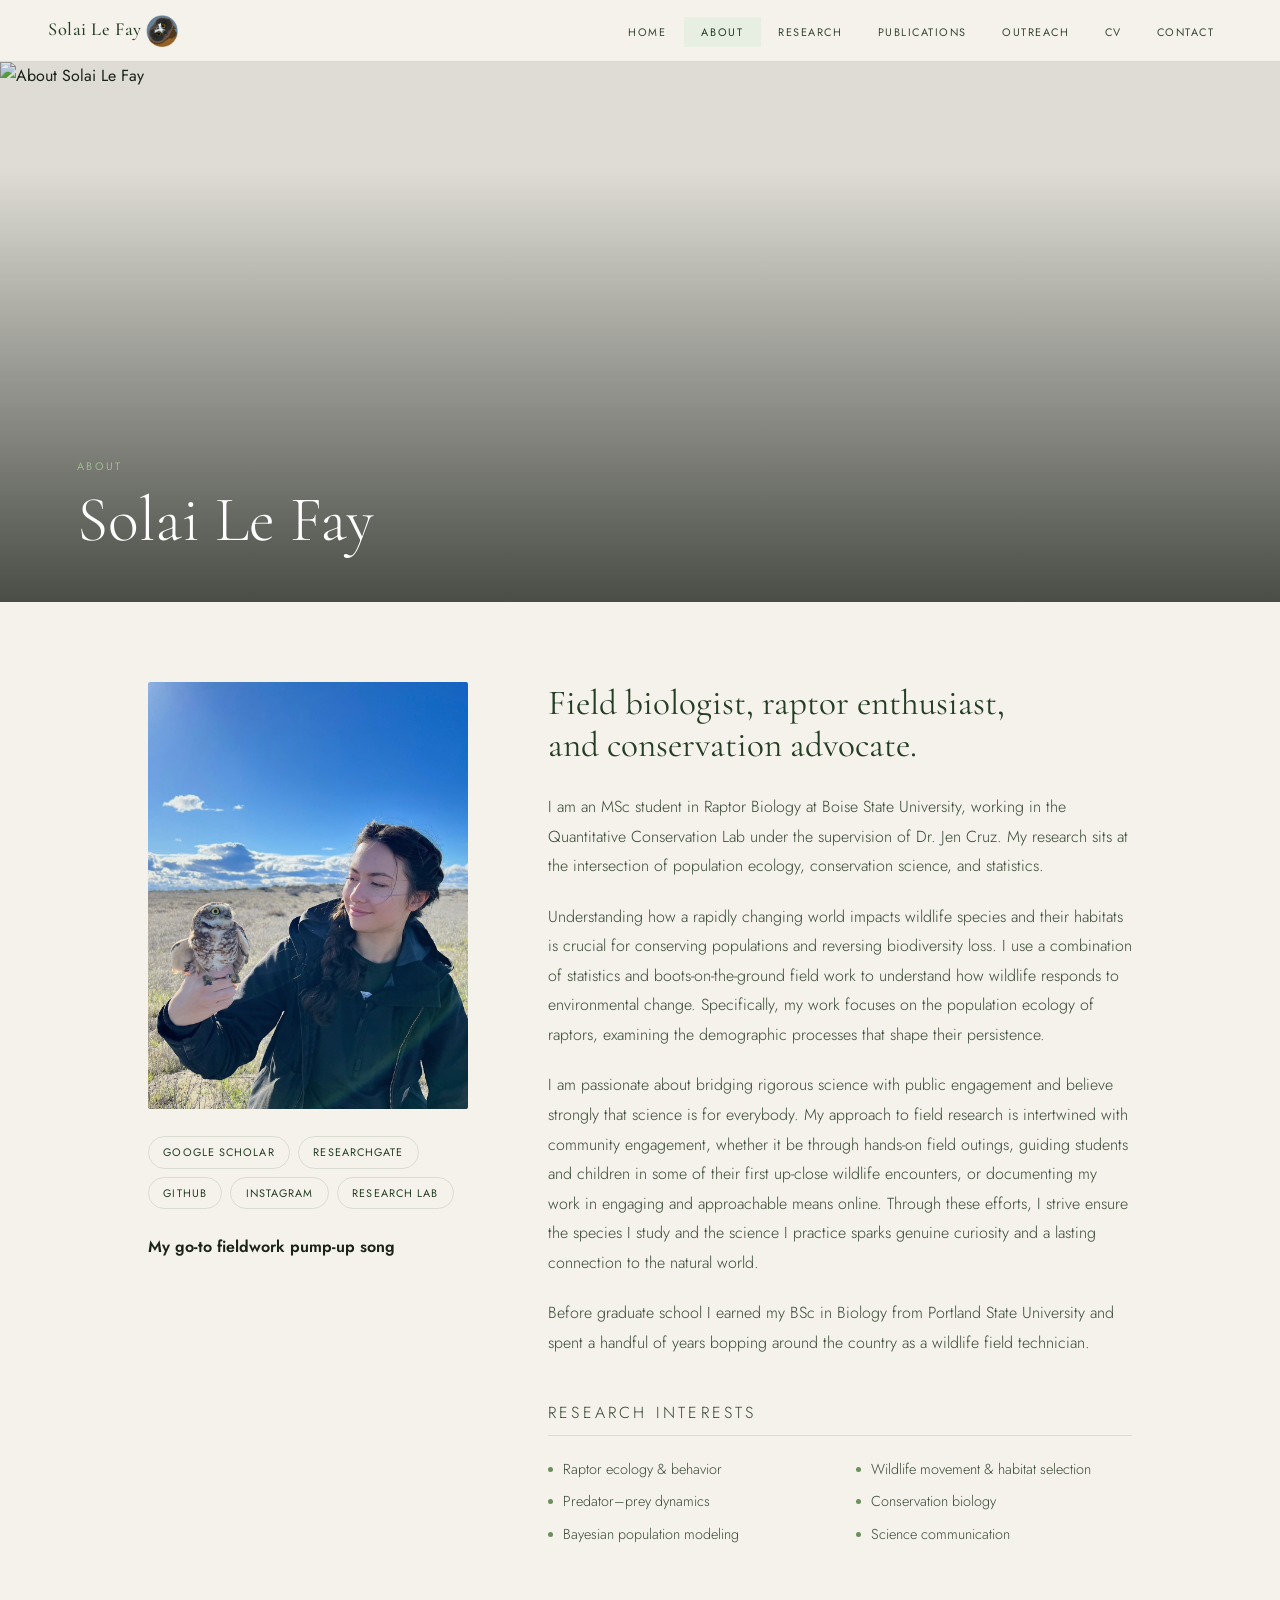
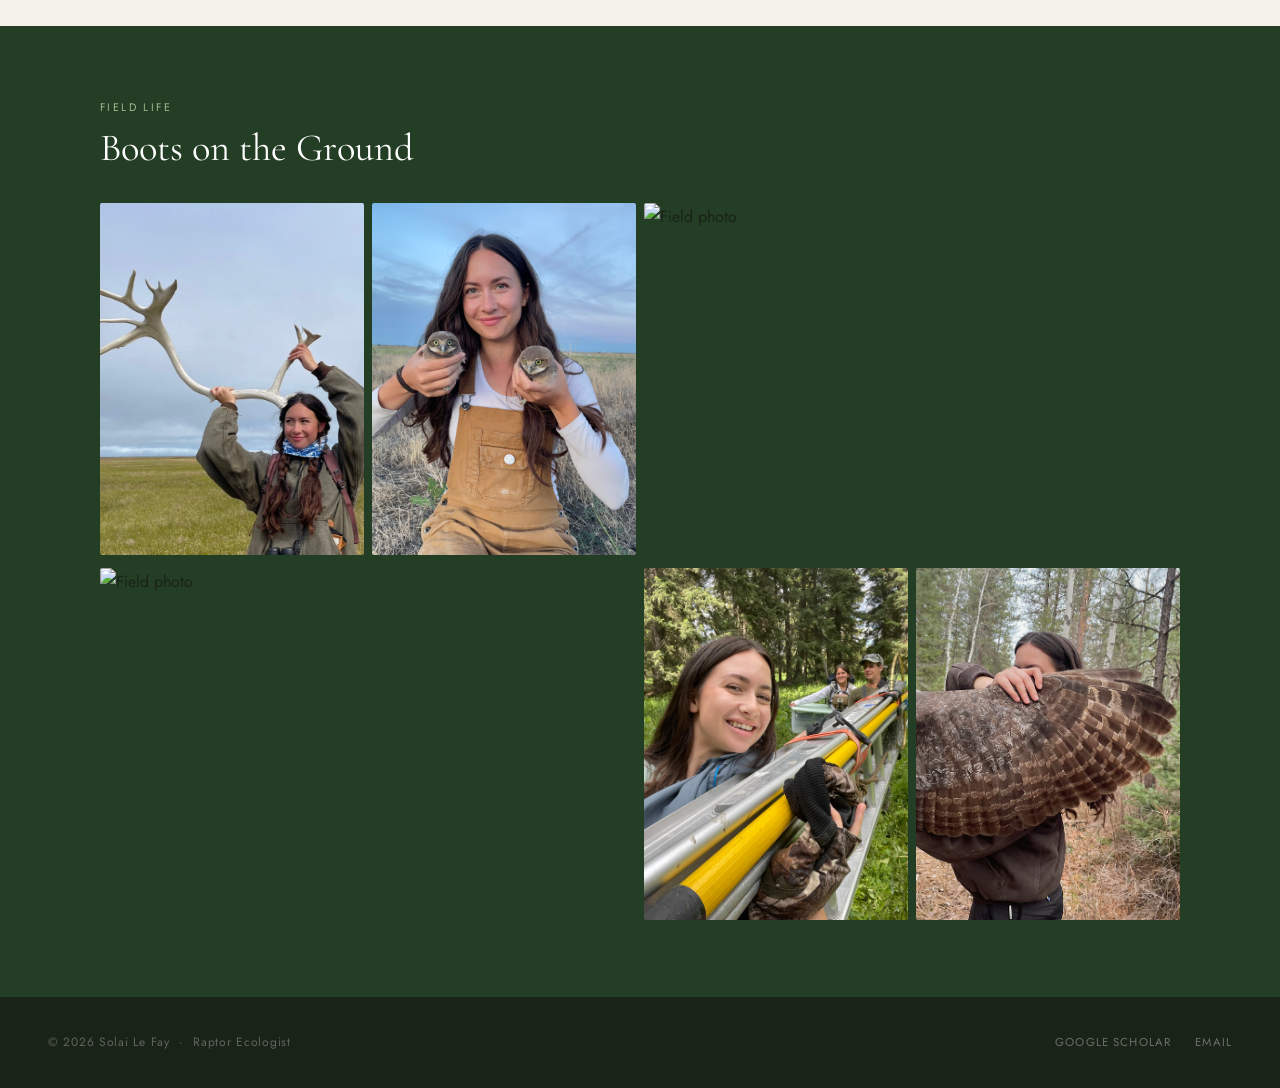
==== commit f795a2b1: "Update about.html" ====
--- a/about.html
+++ b/about.html
@@ -3,6 +3,8 @@
 <head>
   <meta charset="UTF-8"/>
   <meta name="viewport" content="width=device-width, initial-scale=1.0"/>
+    <meta name="description" content="Solai Le Fay — MSc Raptor Biology student at Boise State University researching owl population dynamics and raptor ecology."/>
+<meta name="author" content="Solai Le Fay"/>
   <title>About | Solai Le Fay</title>
   <link rel="stylesheet" href="style.css"/>
   <link rel="icon" type="image/png" href="favicon.png"/>
@@ -15,7 +17,7 @@
 <div class="page-banner" style="height:60vh; min-height:340px;">
   <!-- Replace gradient placeholder with your photo -->
   <div class="page-banner-ph">
-    <img src="images/about/about8.jpeg" alt="About Solai Le Fay" class="page-banner-img" style="object-position: center 68%;"/>
+    <img src="images/about/about8.jpeg" alt="About Solai Le Fay" class="page-banner-img" style="object-position: center 60%;"/>
   </div>
   <div class="page-banner-scrim"></div>
   <div class="page-banner-content">
@@ -30,11 +32,11 @@
     <div class="about-photo-wrap">
         <img src="images/about/about3.jpg" alt="Solai Le Fay" class="about-photo"/>
       <div class="social-row">
-        <a href="#" class="social-chip">Google Scholar</a>
-        <a href="#" class="social-chip">ResearchGate</a>
-        <a href="#" class="social-chip">GitHub</a>
-        <a href="#" class="social-chip">Instagram</a>
-        <a href="#" class="social-chip">Research Lab</a>
+        <a href="https://scholar.google.com/citations?user=TCH7iNIAAAAJ&hl=en" class="social-chip" target="_blank">Google Scholar</a>
+        <a href="https://www.researchgate.net/profile/Solai-Le-Fay?ev=hdr_xprf" class="social-chip" target="_blank">ResearchGate</a>
+        <a href="https://github.com/solailefay" class="social-chip" target="_blank">GitHub</a>
+        <a href="https://www.instagram.com/cirquedusolai/" class="social-chip" target="_blank">Instagram</a>
+        <a href="https://www.quantitativeconservationlab.com/" class="social-chip" target="_blank">Research Lab</a>
       </div>
       
 <!-- Spotify Embed in Sidebar -->
@@ -60,10 +62,7 @@
       <p>Understanding how a rapidly changing world impacts wildlife species and their habitats is crucial for conserving populations and reversing biodiversity loss. 
         I use a combination of statistics and boots-on-the-ground field work to understand how wildlife responds to environmental change. 
         Specifically, my work focuses on the population ecology of raptors, examining the demographic processes that shape their persistence.</p>
-      <p>I am passionate about bridging rigorous science with public engagement and believe strongly that science is for everybody. Over the years, I've led educational field outings for community members and students, 
-        bringing over 120 people into the field to experience wildlife research up close. I have also personally mentored over 15 trainees in field methods
-        and raptor banding. Additionally, I have created educational videos, blog posts, and maintained live wildlife cameras
-      for public enjoyment, education, and engagement.</p>
+      <p>I am passionate about bridging rigorous science with public engagement and believe strongly that science is for everybody. My approach to field research is intertwined with community engagement, whether it be through hands-on field outings, guiding students and children in some of their first up-close wildlife encounters, or documenting my work in engaging and approachable means online. Through these efforts, I strive ensure the species I study and the science I practice sparks genuine curiosity and a lasting connection to the natural world.</p>
       <p>Before graduate school I earned my BSc in Biology from Portland State University and spent a handful of years bopping around the country as a wildlife field technician.</p>
 
       <p class="interests-head">Research interests</p>
@@ -125,7 +124,7 @@
 </div><!-- end page-wrap -->
 <footer>
   <p>© 2026 Solai Le Fay &nbsp;·&nbsp; Raptor Ecologist</p>
-  <nav><a href="#">Google Scholar</a><a href="mailto:solailefay@u.boisestate.edu">Email</a></nav>
+  <nav><a href="https://scholar.google.com/citations?user=TCH7iNIAAAAJ&hl=en" target="_blank">Google Scholar</a><a href="mailto:solailefay@u.boisestate.edu">Email</a></nav>
 </footer>
 </body>
 </html>
--- a/style.css
+++ b/style.css
@@ -4,7 +4,7 @@
   --forest: #243d25;
   --moss:   #3a5c3b;
   --sage:   #6b8f5e;
-  --fern:   #9dba8e;
+  --fern:  #9dba8e;
   --mist:   #e6efe2;
   --cream:  #f5f2eb;
   --warm:   #f0ece2;
@@ -307,7 +307,7 @@
 ══════════════════════════════ */
 .impact-band { background: var(--forest); padding: 4rem 3rem; }
 .impact-band-inner { max-width: 1080px; margin: 0 auto; }
-.impact-row { display: grid; gap: 0; }
+.impact-row { display: grid; gap: 0; grid-template-columns: repeat(3, 1fr); }
 .impact-col { padding: 1.5rem 2rem; border-left: 1px solid rgba(157,186,142,0.2); text-align: center; }
 .impact-col:first-child { border-left: none; }
 .impact-num { font-family: 'Cormorant Garamond', serif; font-size: 3rem; color: var(--fern); font-style: italic; line-height: 1; margin-bottom: 0.4rem; }
@@ -326,7 +326,7 @@
 .news-date { font-size: 0.78rem; color: var(--earth); }
 .news-link { display: inline-block; margin-top: 0.9rem; font-size: 0.68rem; letter-spacing: 0.1em; text-transform: uppercase; color: var(--sage); text-decoration: none; border-bottom: 1px solid rgba(107,143,94,0.3); padding-bottom: 1px; }
 .news-link:hover { color: var(--forest); }
-.outing-layout { display: grid; grid-template-columns: 1fr 1fr; gap: 5rem; align-items: start; }
+.outing-layout { display: grid; grid-template-columns: 1fr 1fr; gap: 5rem; align-items: center; }
 .outing-text h3 { font-family: 'Cormorant Garamond', serif; font-size: 1.7rem; color: var(--forest); margin-bottom: 1rem; line-height: 1.25; font-weight: 400; }
 .outing-text p { font-size: 0.96rem; color: var(--ink2); font-weight: 300; line-height: 1.85; margin-bottom: 1.1rem; }
 .outing-list { list-style: none; }
@@ -383,7 +383,7 @@
   .about-photo, .about-photo-ph { aspect-ratio: 4/3; max-height: 320px; }
   .main-project { grid-template-columns: 1fr; }
   .small-grid { grid-template-columns: 1fr; }
-  .methods-grid { grid-template-columns: 1fr 1fr; }
+  .methods-grid { grid-template-columns: 1fr ;}
   .contact-layout { grid-template-columns: 1fr; gap: 3rem; padding: 3rem 1.5rem; }
   .cv-layout { grid-template-columns: 1fr; gap: 2rem; padding: 3rem 1.5rem; }
   .cv-aside { position: static; }
@@ -392,8 +392,8 @@
   .field-row { grid-template-columns: 1fr 1fr; }
   .outing-layout { grid-template-columns: 1fr; gap: 2rem; }
   .news-grid { grid-template-columns: 1fr; }
-  .impact-row { grid-template-columns: 1fr 1fr; }
+  .impact-row { grid-template-columns: 1fr 1fr 1fr; }
   .out-section { padding: 3rem 1.5rem; }
-  .mosaic { grid-template-columns: 1fr 1fr; }
+  .mosaic { grid-template-columns: 1fr 1fr 1fr; }
   .mosaic .m1, .mosaic .m4 { grid-column: span 1; }
 }
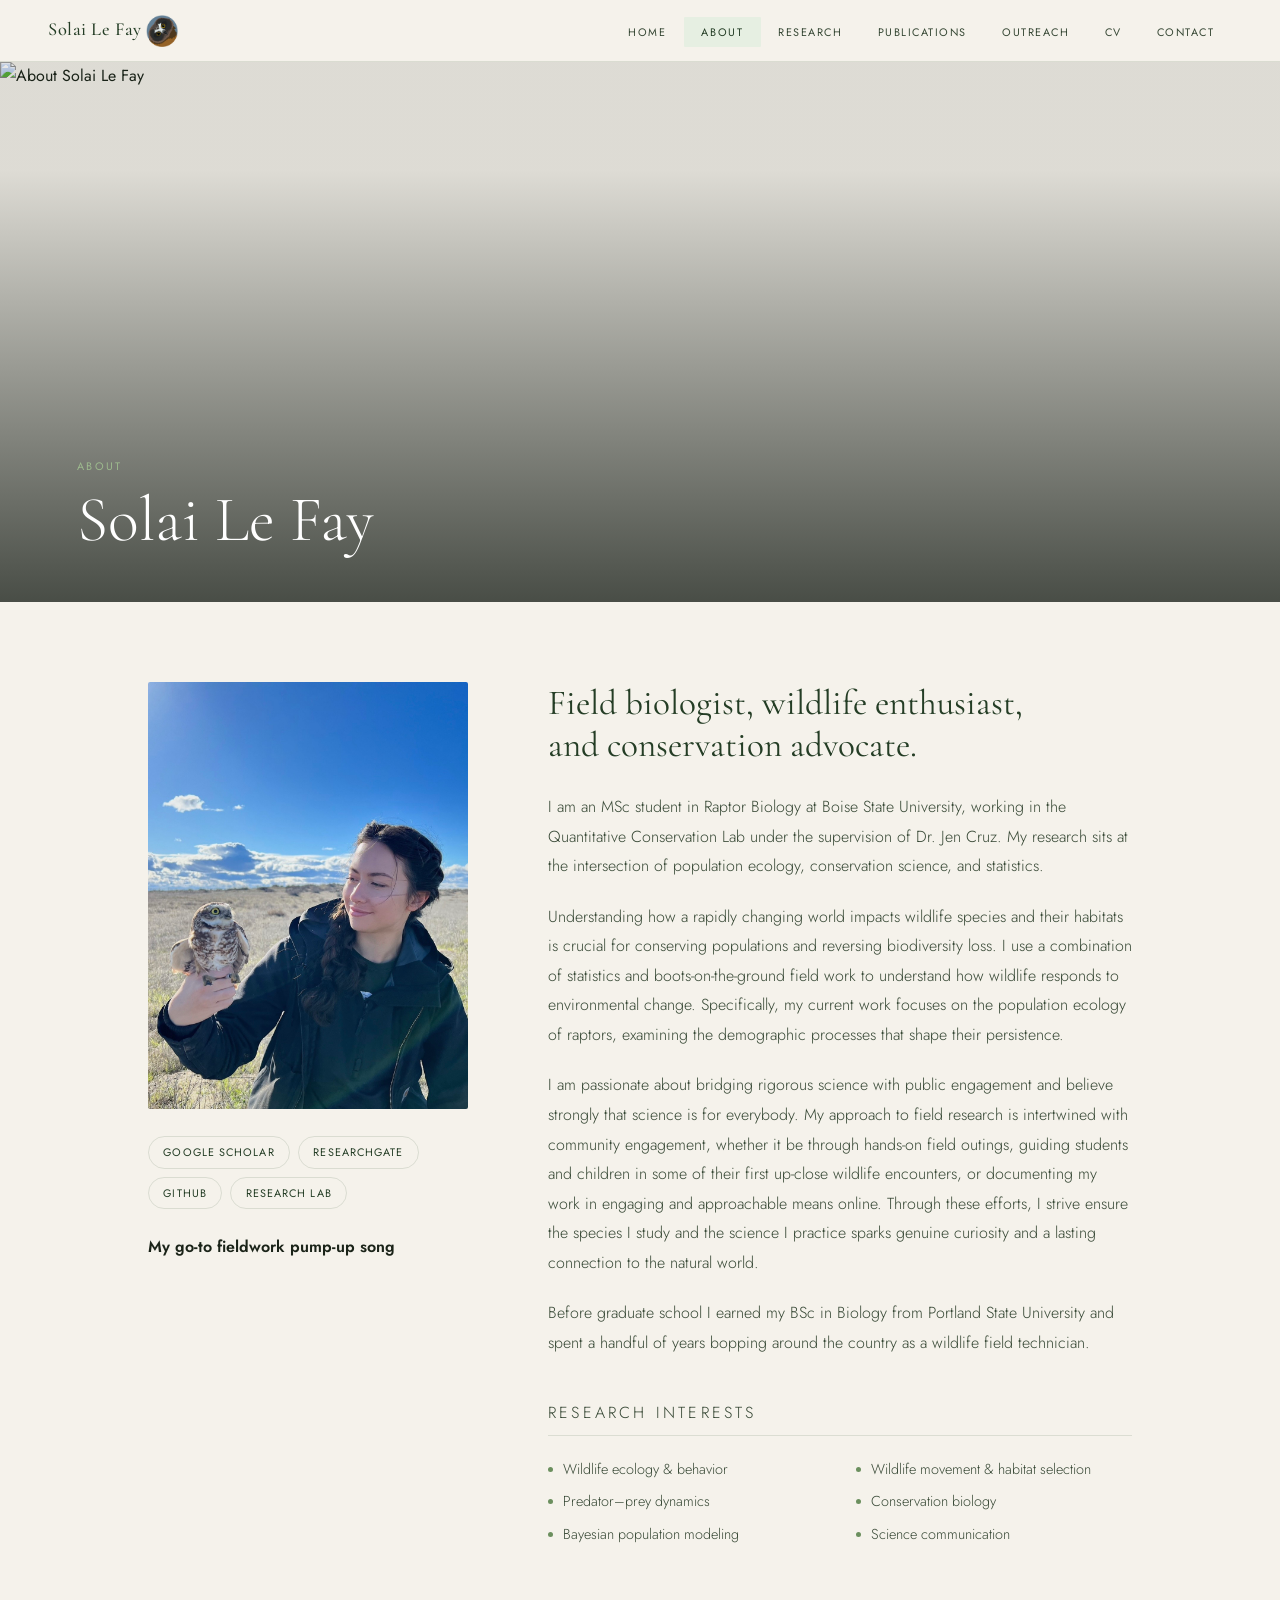
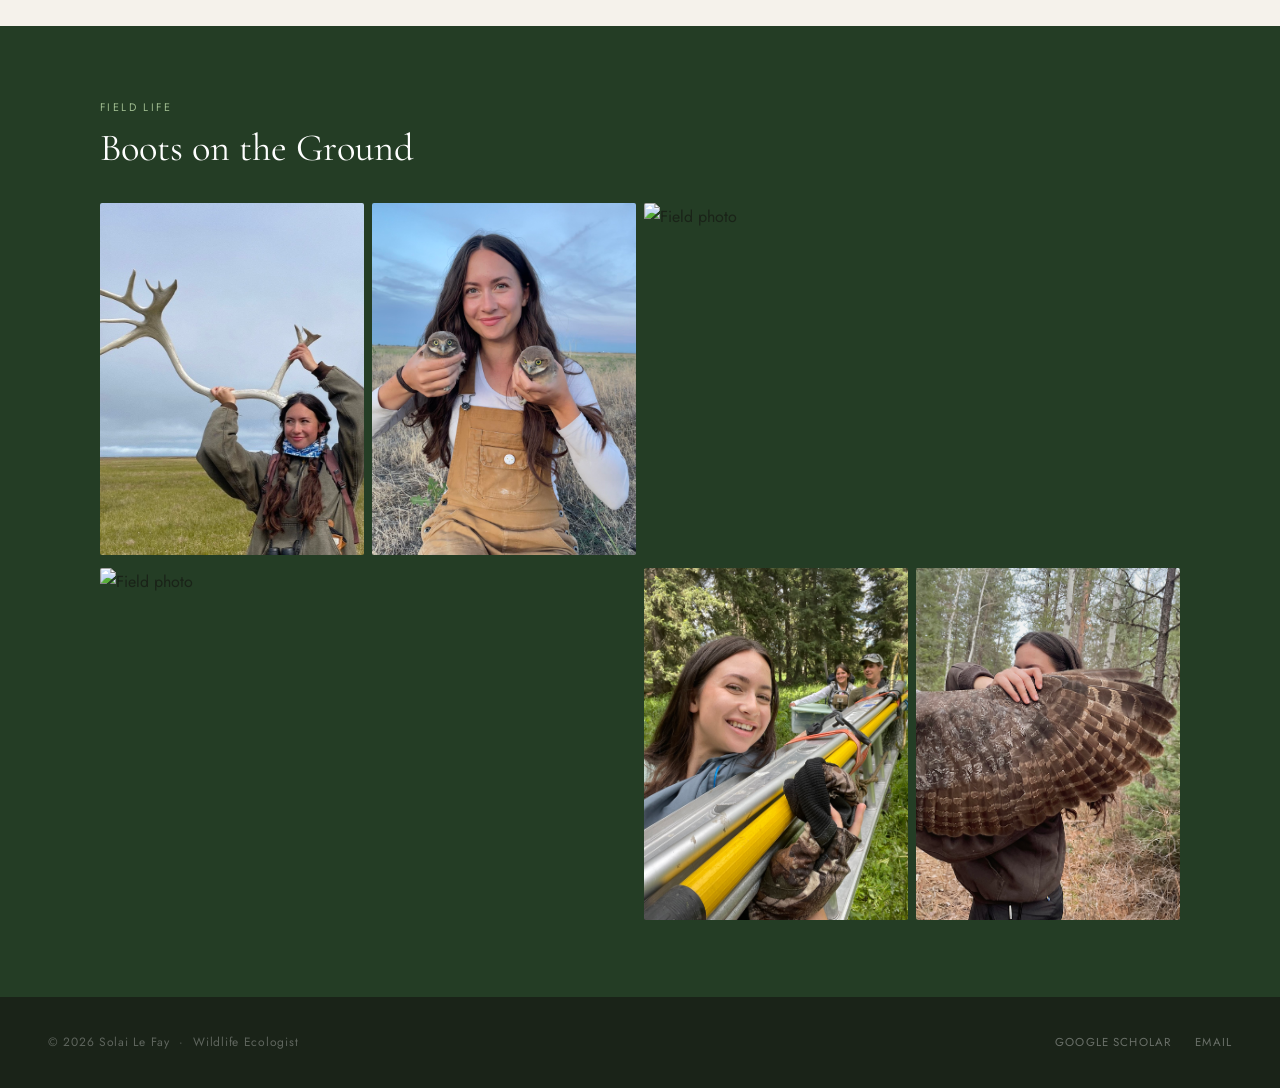
==== commit 78bc1104: "Update about.html" ====
--- a/about.html
+++ b/about.html
@@ -35,7 +35,6 @@
         <a href="https://scholar.google.com/citations?user=TCH7iNIAAAAJ&hl=en" class="social-chip" target="_blank">Google Scholar</a>
         <a href="https://www.researchgate.net/profile/Solai-Le-Fay?ev=hdr_xprf" class="social-chip" target="_blank">ResearchGate</a>
         <a href="https://github.com/solailefay" class="social-chip" target="_blank">GitHub</a>
-        <a href="https://www.instagram.com/cirquedusolai/" class="social-chip" target="_blank">Instagram</a>
         <a href="https://www.quantitativeconservationlab.com/" class="social-chip" target="_blank">Research Lab</a>
       </div>
       
@@ -56,18 +55,18 @@
 
     <!-- BIO TEXT -->
     <div class="about-text">
-      <h2>Field biologist, raptor enthusiast,<br>and conservation advocate.</h2>
+      <h2>Field biologist, wildlife enthusiast,<br>and conservation advocate.</h2>
       <p>I am an MSc student in Raptor Biology at Boise State University, working in the Quantitative Conservation Lab under the supervision of Dr. Jen Cruz. 
         My research sits at the intersection of population ecology, conservation science, and statistics.</p>
       <p>Understanding how a rapidly changing world impacts wildlife species and their habitats is crucial for conserving populations and reversing biodiversity loss. 
         I use a combination of statistics and boots-on-the-ground field work to understand how wildlife responds to environmental change. 
-        Specifically, my work focuses on the population ecology of raptors, examining the demographic processes that shape their persistence.</p>
+        Specifically, my current work focuses on the population ecology of raptors, examining the demographic processes that shape their persistence.</p>
       <p>I am passionate about bridging rigorous science with public engagement and believe strongly that science is for everybody. My approach to field research is intertwined with community engagement, whether it be through hands-on field outings, guiding students and children in some of their first up-close wildlife encounters, or documenting my work in engaging and approachable means online. Through these efforts, I strive ensure the species I study and the science I practice sparks genuine curiosity and a lasting connection to the natural world.</p>
       <p>Before graduate school I earned my BSc in Biology from Portland State University and spent a handful of years bopping around the country as a wildlife field technician.</p>
 
       <p class="interests-head">Research interests</p>
       <div class="interests-grid">
-        <span class="interest">Raptor ecology &amp; behavior</span>
+        <span class="interest">Wildlife ecology &amp; behavior</span>
         <span class="interest">Wildlife movement &amp; habitat selection</span>
         <span class="interest">Predator–prey dynamics</span>
         <span class="interest">Conservation biology</span>
@@ -123,7 +122,7 @@
 
 </div><!-- end page-wrap -->
 <footer>
-  <p>© 2026 Solai Le Fay &nbsp;·&nbsp; Raptor Ecologist</p>
+  <p>© 2026 Solai Le Fay &nbsp;·&nbsp; Wildlife Ecologist</p>
   <nav><a href="https://scholar.google.com/citations?user=TCH7iNIAAAAJ&hl=en" target="_blank">Google Scholar</a><a href="mailto:solailefay@u.boisestate.edu">Email</a></nav>
 </footer>
 </body>
